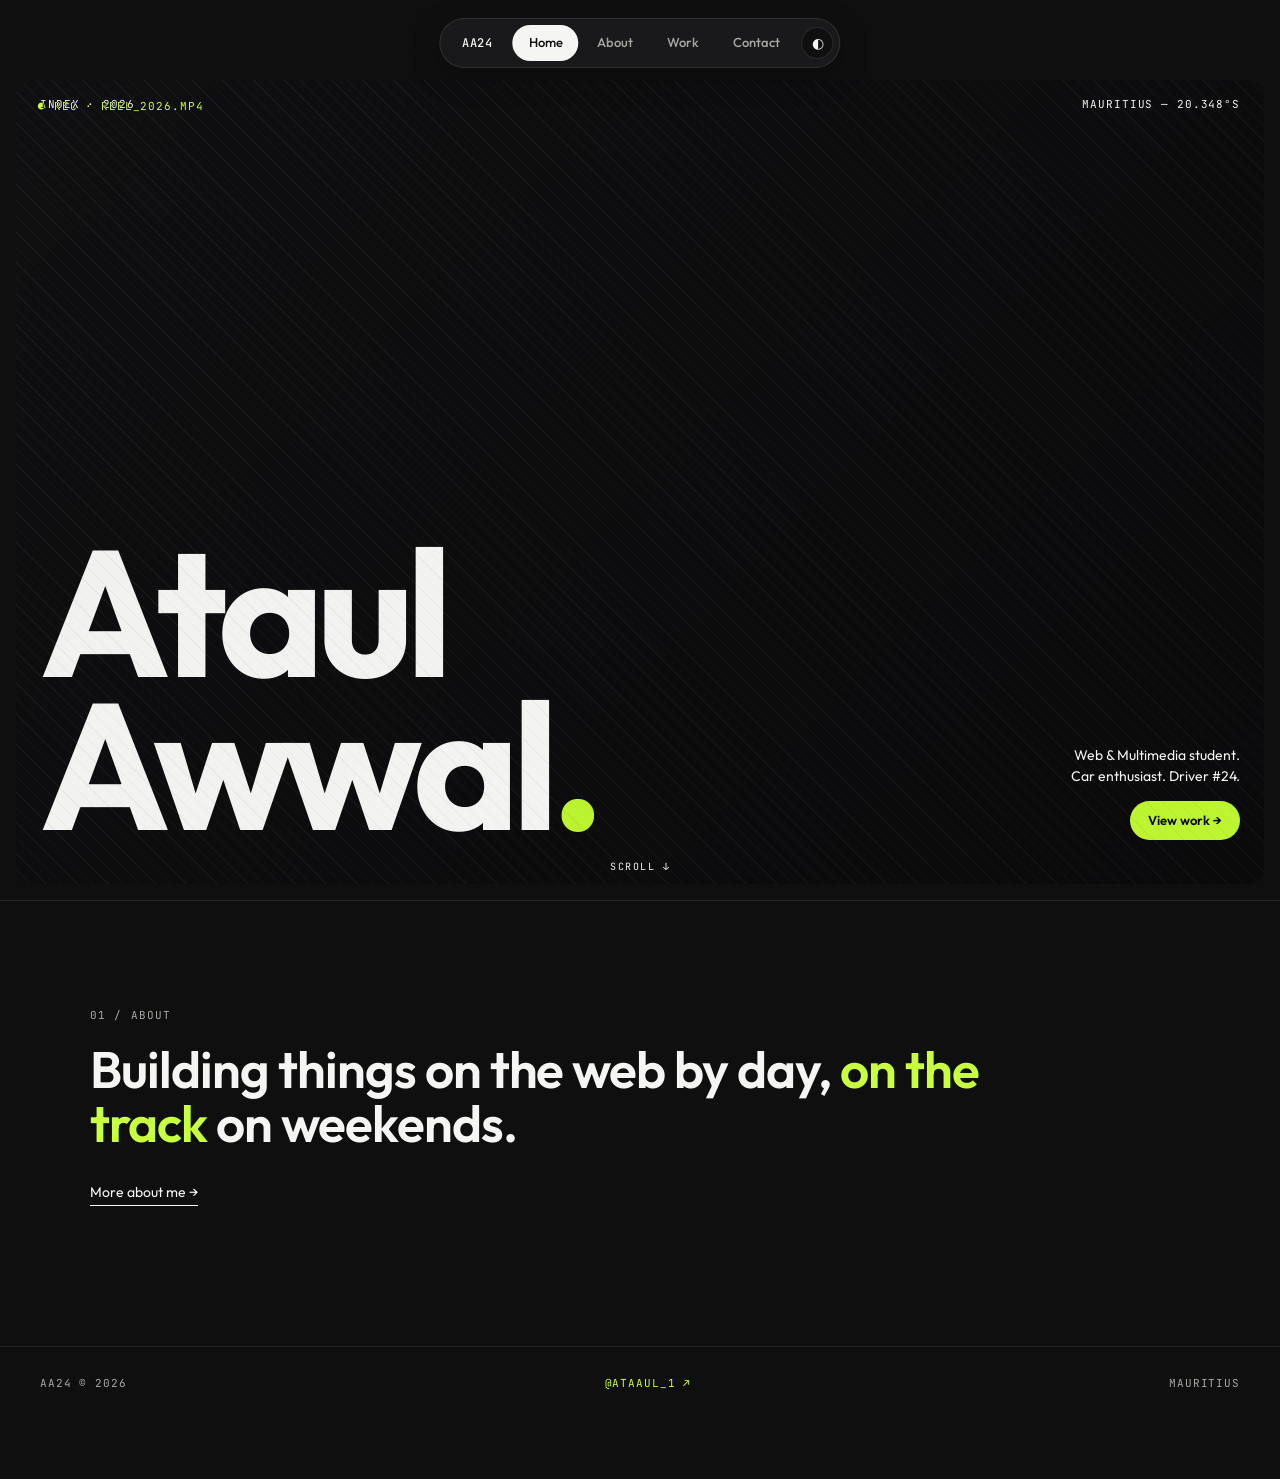
==== index.html @ ca9cbe32 "Initial commit — AA24 portfolio site HTML/CSS/JS portfolio for Ataul Awwal. Includes home, about, ga" ====
<!DOCTYPE html>
<html lang="en">
<head>
<meta charset="UTF-8">
<meta name="viewport" content="width=device-width, initial-scale=1.0">
<title>AA24 — Ataul Awwal</title>

<!-- google fonts -->
<link rel="preconnect" href="https://fonts.googleapis.com">
<link rel="preconnect" href="https://fonts.gstatic.com" crossorigin>
<link href="https://fonts.googleapis.com/css2?family=Outfit:wght@300;400;500;600;700;800&family=JetBrains+Mono:wght@400;500&display=swap" rel="stylesheet">

<link rel="stylesheet" href="style.css">
</head>
<body>

<!-- ====== NAVBAR (floating pill) ====== -->
<nav class="navbar" id="navbar">
  <a href="index.html" class="logo">AA24</a>

  <!-- nav links -->
  <ul class="nav-links" id="navLinks">
    <li><a href="index.html" class="active">Home</a></li>
    <li><a href="about.html">About</a></li>
    <li><a href="gallery.html">Work</a></li>
    <li><a href="contact.html">Contact</a></li>
  </ul>

  <!-- light/dark toggle button -->
  <button class="theme-btn" id="themeBtn" title="toggle theme">◐</button>

  <!-- hamburger for mobile -->
  <button class="hamburger" id="hamburger">
    <span></span><span></span><span></span>
  </button>
</nav>


<!-- ====== HERO ====== -->
<section class="hero">

  <!-- background video frame (placeholder for now) -->
  <!-- REPLACE: hero background video or image (driving / track footage) -->
  <div class="hero-bg">
    <span class="hero-bg-label">● REC · REEL_2026.MP4</span>
  </div>

  <!-- meta row at the top of the hero -->
  <div class="hero-meta">
    <span>Index · 2026</span>
    <span>Mauritius — 20.348°S</span>
  </div>

  <!-- huge name -->
  <h1 class="hero-name fade-in">
    Ataul<br>Awwal<span class="dot">.</span>
  </h1>

  <!-- right side blurb + cta -->
  <div class="hero-side fade-in">
    <p>Web &amp; Multimedia student.<br>Car enthusiast. Driver #24.</p>
    <a href="gallery.html" class="cta-btn">View work →</a>
  </div>

  <!-- scroll hint -->
  <div class="scroll-hint">scroll ↓</div>

</section>


<!-- ====== TINY ABOUT TEASER ====== -->
<section class="teaser">
  <div class="teaser-inner">
    <span class="teaser-num">01 / about</span>
    <h2 class="teaser-text fade-in">
      Building things on the web by day, <span class="lime">on the track</span> on weekends.
    </h2>
    <a href="about.html" class="text-link">More about me →</a>
  </div>
</section>


<!-- ====== FOOTER ====== -->
<footer class="site-footer">
  <div class="footer-row">
    <span>AA24 © 2026</span>
    <!-- external link to instagram -->
    <a href="https://instagram.com/ataaul_1" target="_blank" rel="noopener">@ataaul_1 ↗</a>
    <span>Mauritius</span>
  </div>
</footer>


<script src="script.js"></script>
</body>
</html>
---- style.css ----
/* ================================================
   AA24 portfolio styles
   carbon lime palette + outfit font
   ================================================ */

/* colors as variables so dark/light toggle is easy */
:root {
  --bg: #0f0f10;       /* main background */
  --surface: #19191c;  /* cards / boxes */
  --ink: #f5f5f3;      /* main text */
  --muted: #a8a8a3;    /* secondary text */
  --sub: #6a6a68;      /* even lighter text */
  --lime: #c8ff3e;     /* accent color */
  --line: rgba(255, 255, 255, 0.1);
}

/* light mode (toggled via JS by adding .light to body) */
body.light {
  --bg: #f4f4f1;
  --surface: #ffffff;
  --ink: #0f0f10;
  --muted: #5a5a55;
  --sub: #8a8a85;
  --lime: #6a8a1a;
  --line: rgba(0, 0, 0, 0.1);
}


/* basic reset */
* {
  margin: 0;
  padding: 0;
  box-sizing: border-box;
}

html {
  scroll-behavior: smooth;
}

body {
  font-family: 'Outfit', sans-serif;
  background: var(--bg);
  color: var(--ink);
  line-height: 1.5;
  /* makes the theme toggle feel smooth */
  transition: background 0.3s, color 0.3s;
  min-height: 100vh;
  padding-bottom: 60px; /* space for footer */
}


/* helper class */
.lime { color: var(--lime); }
.dot { color: var(--lime); }


/* ================================================
   NAVBAR — floating pill at the top
   ================================================ */
.navbar {
  position: fixed;
  top: 18px;
  left: 50%;
  transform: translateX(-50%);
  display: flex;
  align-items: center;
  gap: 6px;
  padding: 6px;
  background: var(--surface);
  border: 1px solid var(--line);
  border-radius: 999px;
  z-index: 100;
  box-shadow: 0 8px 30px rgba(0, 0, 0, 0.25);
  /* smooth shrink on scroll */
  transition: all 0.3s ease;
}

.logo {
  font-family: 'JetBrains Mono', monospace;
  font-size: 12px;
  font-weight: 500;
  text-decoration: none;
  color: var(--ink);
  padding: 6px 14px 6px 16px;
  letter-spacing: 0.05em;
}

.nav-links {
  display: flex;
  gap: 2px;
  list-style: none;
}

.nav-links a {
  display: block;
  padding: 8px 16px;
  text-decoration: none;
  color: var(--muted);
  font-size: 13px;
  font-weight: 500;
  border-radius: 999px;
  /* smooth hover */
  transition: all 0.2s;
}

.nav-links a:hover {
  color: var(--ink);
  background: var(--bg);
}

.nav-links a.active {
  background: var(--ink);
  color: var(--bg);
}

/* light/dark toggle button */
.theme-btn {
  width: 32px;
  height: 32px;
  border-radius: 50%;
  border: 1px solid var(--line);
  background: var(--bg);
  color: var(--ink);
  cursor: pointer;
  font-size: 14px;
  transition: transform 0.3s;
}
.theme-btn:hover {
  transform: rotate(180deg); /* fun spin on hover */
}

/* hamburger (only shows on mobile) */
.hamburger {
  display: none;
  width: 32px;
  height: 32px;
  border: none;
  background: transparent;
  flex-direction: column;
  justify-content: center;
  align-items: center;
  gap: 4px;
  cursor: pointer;
}
.hamburger span {
  display: block;
  width: 18px;
  height: 1.5px;
  background: var(--ink);
  transition: all 0.3s;
}


/* ================================================
   HERO (home page)
   ================================================ */
.hero {
  position: relative;
  height: 100vh;
  min-height: 640px;
  padding: 80px 24px 32px;
  overflow: hidden;
}

/* placeholder background */
.hero-bg {
  position: absolute;
  inset: 16px;
  top: 80px;
  border-radius: 16px;
  /* striped pattern as a placeholder for video */
  background:
    linear-gradient(135deg, rgba(0,0,0,0.4), rgba(0,0,0,0.6)),
    repeating-linear-gradient(45deg, #19191c 0 10px, #2a2a2d 10px 11px);
  overflow: hidden;
}
body.light .hero-bg {
  background:
    linear-gradient(135deg, rgba(255,255,255,0.4), rgba(255,255,255,0.6)),
    repeating-linear-gradient(45deg, #d8d8d3 0 10px, #c8c8c3 10px 11px);
}

.hero-bg-label {
  position: absolute;
  top: 18px;
  left: 22px;
  font-family: 'JetBrains Mono', monospace;
  font-size: 11px;
  letter-spacing: 0.08em;
  color: var(--lime);
}

/* meta row over the hero */
.hero-meta {
  position: absolute;
  top: 96px;
  left: 40px;
  right: 40px;
  display: flex;
  justify-content: space-between;
  font-family: 'JetBrains Mono', monospace;
  font-size: 11px;
  letter-spacing: 0.08em;
  text-transform: uppercase;
  color: #fff;
  mix-blend-mode: difference;
  z-index: 2;
}

/* the giant name */
.hero-name {
  position: absolute;
  bottom: 60px;
  left: 40px;
  font-family: 'Outfit', sans-serif;
  font-weight: 700;
  font-size: clamp(64px, 14vw, 200px);
  line-height: 0.85;
  letter-spacing: -0.045em;
  color: #fff;
  mix-blend-mode: difference;
  z-index: 2;
}

/* right side blurb */
.hero-side {
  position: absolute;
  right: 40px;
  bottom: 60px;
  text-align: right;
  max-width: 240px;
  z-index: 2;
  color: #fff;
  mix-blend-mode: difference;
}

.hero-side p {
  font-size: 14px;
  margin-bottom: 14px;
}

.cta-btn {
  display: inline-block;
  background: var(--lime);
  color: #0f0f10;
  padding: 10px 18px;
  border-radius: 999px;
  text-decoration: none;
  font-weight: 600;
  font-size: 13px;
  border: none;
  cursor: pointer;
  font-family: inherit;
  /* hover effect */
  transition: transform 0.2s, box-shadow 0.2s;
}
.cta-btn:hover {
  transform: translateY(-2px);
  box-shadow: 0 8px 20px rgba(200, 255, 62, 0.3);
}

.scroll-hint {
  position: absolute;
  bottom: 26px;
  left: 50%;
  transform: translateX(-50%);
  font-family: 'JetBrains Mono', monospace;
  font-size: 10px;
  letter-spacing: 0.15em;
  color: #fff;
  mix-blend-mode: difference;
  text-transform: uppercase;
  /* gentle bounce */
  animation: bounce 2s infinite;
}
@keyframes bounce {
  0%, 100% { transform: translate(-50%, 0); }
  50% { transform: translate(-50%, 8px); }
}


/* ================================================
   ABOUT TEASER (on home)
   ================================================ */
.teaser {
  padding: 100px 40px;
  border-top: 1px solid var(--line);
}
.teaser-inner { max-width: 1100px; margin: 0 auto; }

.teaser-num {
  font-family: 'JetBrains Mono', monospace;
  font-size: 11px;
  letter-spacing: 0.1em;
  text-transform: uppercase;
  color: var(--muted);
}
.teaser-text {
  font-size: clamp(28px, 4vw, 56px);
  line-height: 1.05;
  letter-spacing: -0.02em;
  font-weight: 600;
  margin: 18px 0 28px;
  max-width: 900px;
}
.text-link {
  display: inline-block;
  color: var(--ink);
  text-decoration: none;
  font-size: 14px;
  border-bottom: 1px solid var(--ink);
  padding-bottom: 2px;
  transition: color 0.2s, border-color 0.2s;
}
.text-link:hover {
  color: var(--lime);
  border-color: var(--lime);
}


/* ================================================
   PAGE HEAD (about, gallery, contact)
   ================================================ */
.page-head {
  padding: 140px 40px 40px;
  max-width: 1200px;
  margin: 0 auto;
}
.kicker {
  font-family: 'JetBrains Mono', monospace;
  font-size: 11px;
  letter-spacing: 0.1em;
  text-transform: uppercase;
  color: var(--muted);
}
.big-title {
  font-size: clamp(48px, 9vw, 120px);
  font-weight: 700;
  line-height: 0.9;
  letter-spacing: -0.04em;
  margin-top: 14px;
}
.page-sub {
  margin-top: 16px;
  color: var(--muted);
  font-size: 16px;
  max-width: 480px;
}


/* ================================================
   ABOUT page
   ================================================ */
.about-grid {
  display: grid;
  grid-template-columns: 1fr 1.4fr;
  gap: 40px;
  padding: 40px;
  max-width: 1200px;
  margin: 0 auto;
}

.profile-pic {
  background:
    repeating-linear-gradient(45deg, var(--surface) 0 10px, var(--bg) 10px 11px);
  border: 1px solid var(--line);
  border-radius: 12px;
  aspect-ratio: 4 / 5;
  position: relative;
  overflow: hidden;
}
.ph-label {
  position: absolute;
  bottom: 14px;
  left: 16px;
  font-family: 'JetBrains Mono', monospace;
  font-size: 10px;
  color: var(--muted);
  letter-spacing: 0.08em;
  text-transform: uppercase;
}

.about-text { padding-top: 8px; }

.lead {
  font-size: 22px;
  line-height: 1.4;
  margin-bottom: 18px;
}
.about-text p {
  color: var(--muted);
  font-size: 15px;
  margin-bottom: 16px;
}

.rule {
  border: 0;
  border-top: 1px solid var(--line);
  margin: 28px 0;
}

.quote {
  font-size: 24px;
  font-style: italic;
  font-weight: 400;
  color: var(--ink);
  /* a left bar */
  border-left: 3px solid var(--lime);
  padding-left: 16px;
}


/* skills marquee */
.marquee {
  margin: 18px 0 28px;
  overflow: hidden;
  border-top: 1px solid var(--line);
  border-bottom: 1px solid var(--line);
  padding: 14px 0;
  /* mask the edges so it fades out */
  -webkit-mask-image: linear-gradient(90deg, transparent, #000 10%, #000 90%, transparent);
  mask-image: linear-gradient(90deg, transparent, #000 10%, #000 90%, transparent);
}
.marquee-track {
  display: inline-flex;
  gap: 18px;
  white-space: nowrap;
  animation: scroll 25s linear infinite;
  font-family: 'Outfit', sans-serif;
  font-size: 28px;
  font-weight: 600;
}
.marquee-track .sep {
  color: var(--lime);
}
@keyframes scroll {
  from { transform: translateX(0); }
  to   { transform: translateX(-50%); }
}

/* numbered skill list */
.skill-list {
  list-style: none;
  margin-top: 8px;
}
.skill-list li {
  display: flex;
  align-items: center;
  gap: 14px;
  padding: 14px 0;
  border-bottom: 1px solid var(--line);
  font-size: 18px;
  cursor: pointer;
  transition: padding-left 0.2s, color 0.2s;
}
.skill-list li:hover {
  padding-left: 12px;
  color: var(--lime);
}
.skill-list .num {
  font-family: 'JetBrains Mono', monospace;
  font-size: 11px;
  color: var(--muted);
  letter-spacing: 0.08em;
}
.skill-list .arr {
  margin-left: auto;
  color: var(--muted);
}


/* ================================================
   GALLERY (masonry / pinterest)
   ================================================ */
.masonry {
  column-count: 3;
  column-gap: 16px;
  padding: 24px 40px 60px;
  max-width: 1200px;
  margin: 0 auto;
}

.m-item {
  position: relative;
  break-inside: avoid;
  margin-bottom: 16px;
  border-radius: 12px;
  overflow: hidden;
  cursor: pointer;
  /* hover effect */
  transition: transform 0.4s ease, box-shadow 0.4s ease;
}
.m-item img {
  width: 100%;
  display: block;
  transition: transform 0.6s ease;
}
.m-item:hover {
  transform: translateY(-4px);
  box-shadow: 0 16px 40px rgba(0,0,0,0.4);
}
.m-item:hover img {
  transform: scale(1.05);
}

.m-tag {
  position: absolute;
  top: 12px;
  left: 12px;
  padding: 4px 10px;
  background: rgba(0,0,0,0.5);
  color: #fff;
  font-family: 'JetBrains Mono', monospace;
  font-size: 10px;
  letter-spacing: 0.08em;
  text-transform: uppercase;
  border-radius: 999px;
  backdrop-filter: blur(6px);
}


/* ================================================
   CONTACT page
   ================================================ */
.contact-grid {
  display: grid;
  grid-template-columns: 1.6fr 1fr;
  gap: 60px;
  padding: 40px;
  max-width: 1200px;
  margin: 0 auto;
}

.contact-form .field {
  margin-bottom: 22px;
}
.contact-form label {
  display: block;
  font-family: 'JetBrains Mono', monospace;
  font-size: 11px;
  letter-spacing: 0.08em;
  text-transform: uppercase;
  color: var(--muted);
  margin-bottom: 8px;
}
.contact-form input,
.contact-form textarea {
  width: 100%;
  background: transparent;
  border: 0;
  border-bottom: 1px solid var(--line);
  padding: 10px 0;
  color: var(--ink);
  font-family: inherit;
  font-size: 16px;
  outline: none;
  resize: vertical;
  transition: border-color 0.2s;
}
.contact-form input:focus,
.contact-form textarea:focus {
  border-color: var(--lime);
}

/* placeholder color */
.contact-form input::placeholder,
.contact-form textarea::placeholder {
  color: var(--sub);
}

/* error message under each input */
.err {
  display: block;
  margin-top: 6px;
  font-family: 'JetBrains Mono', monospace;
  font-size: 11px;
  color: #ff6a6a;
  min-height: 14px;
}

.submit {
  margin-top: 12px;
}

.success-msg {
  display: none;
  margin-top: 16px;
  color: var(--lime);
  font-family: 'JetBrains Mono', monospace;
  font-size: 12px;
  letter-spacing: 0.05em;
}
.success-msg.show {
  display: block;
}


/* contact sidebar */
.contact-side {
  padding-top: 8px;
}
.big-link {
  display: block;
  font-size: 28px;
  font-weight: 600;
  color: var(--ink);
  text-decoration: none;
  margin-top: 10px;
  transition: opacity 0.2s;
}
.big-link:hover { opacity: 0.7; }

.big-text {
  font-size: 28px;
  font-weight: 600;
  margin-top: 10px;
}
.quote-side {
  font-style: italic;
  font-size: 16px;
  margin-top: 10px;
  color: var(--muted);
}


/* ================================================
   FOOTER
   ================================================ */
.site-footer {
  border-top: 1px solid var(--line);
  padding: 28px 40px;
  margin-top: 40px;
}
.footer-row {
  display: flex;
  justify-content: space-between;
  align-items: center;
  font-family: 'JetBrains Mono', monospace;
  font-size: 11px;
  letter-spacing: 0.08em;
  text-transform: uppercase;
  color: var(--muted);
  max-width: 1200px;
  margin: 0 auto;
}
.footer-row a {
  color: var(--lime);
  text-decoration: none;
}


/* ================================================
   FADE-IN ANIMATIONS (triggered by JS on scroll)
   ================================================ */
.fade-in {
  opacity: 0;
  transform: translateY(24px);
  transition: opacity 0.8s ease, transform 0.8s ease;
}
.fade-in.visible {
  opacity: 1;
  transform: translateY(0);
}


/* ================================================
   MOBILE / RESPONSIVE
   ================================================ */
@media (max-width: 760px) {

  .hamburger {
    display: flex;
  }

  .navbar {
    width: calc(100% - 24px);
    border-radius: 16px;
    flex-wrap: wrap;
  }

  /* hide nav links until hamburger is clicked */
  .nav-links {
    display: none;
    flex-direction: column;
    width: 100%;
    padding: 8px 4px 4px;
    gap: 0;
  }
  .nav-links.open { display: flex; }
  .nav-links a {
    width: 100%;
    text-align: left;
    padding: 12px 14px;
  }

  .theme-btn { margin-left: auto; }

  .hero {
    padding: 80px 14px 24px;
  }
  .hero-bg { inset: 8px; top: 78px; }
  .hero-meta { left: 24px; right: 24px; top: 92px; font-size: 9px; }
  .hero-name { left: 24px; bottom: 200px; }
  .hero-side {
    right: 24px;
    bottom: 60px;
    left: 24px;
    text-align: left;
    max-width: 100%;
  }

  .teaser { padding: 60px 24px; }
  .page-head { padding: 120px 24px 30px; }

  .about-grid {
    grid-template-columns: 1fr;
    padding: 24px;
    gap: 24px;
  }
  .profile-pic { max-width: 320px; }

  .masonry {
    column-count: 2;
    padding: 16px 16px 40px;
  }

  .contact-grid {
    grid-template-columns: 1fr;
    padding: 24px;
    gap: 32px;
  }

  .footer-row {
    flex-direction: column;
    gap: 8px;
    text-align: center;
  }

  .marquee-track { font-size: 22px; }
}

/* extra small */
@media (max-width: 460px) {
  .masonry { column-count: 1; }
}
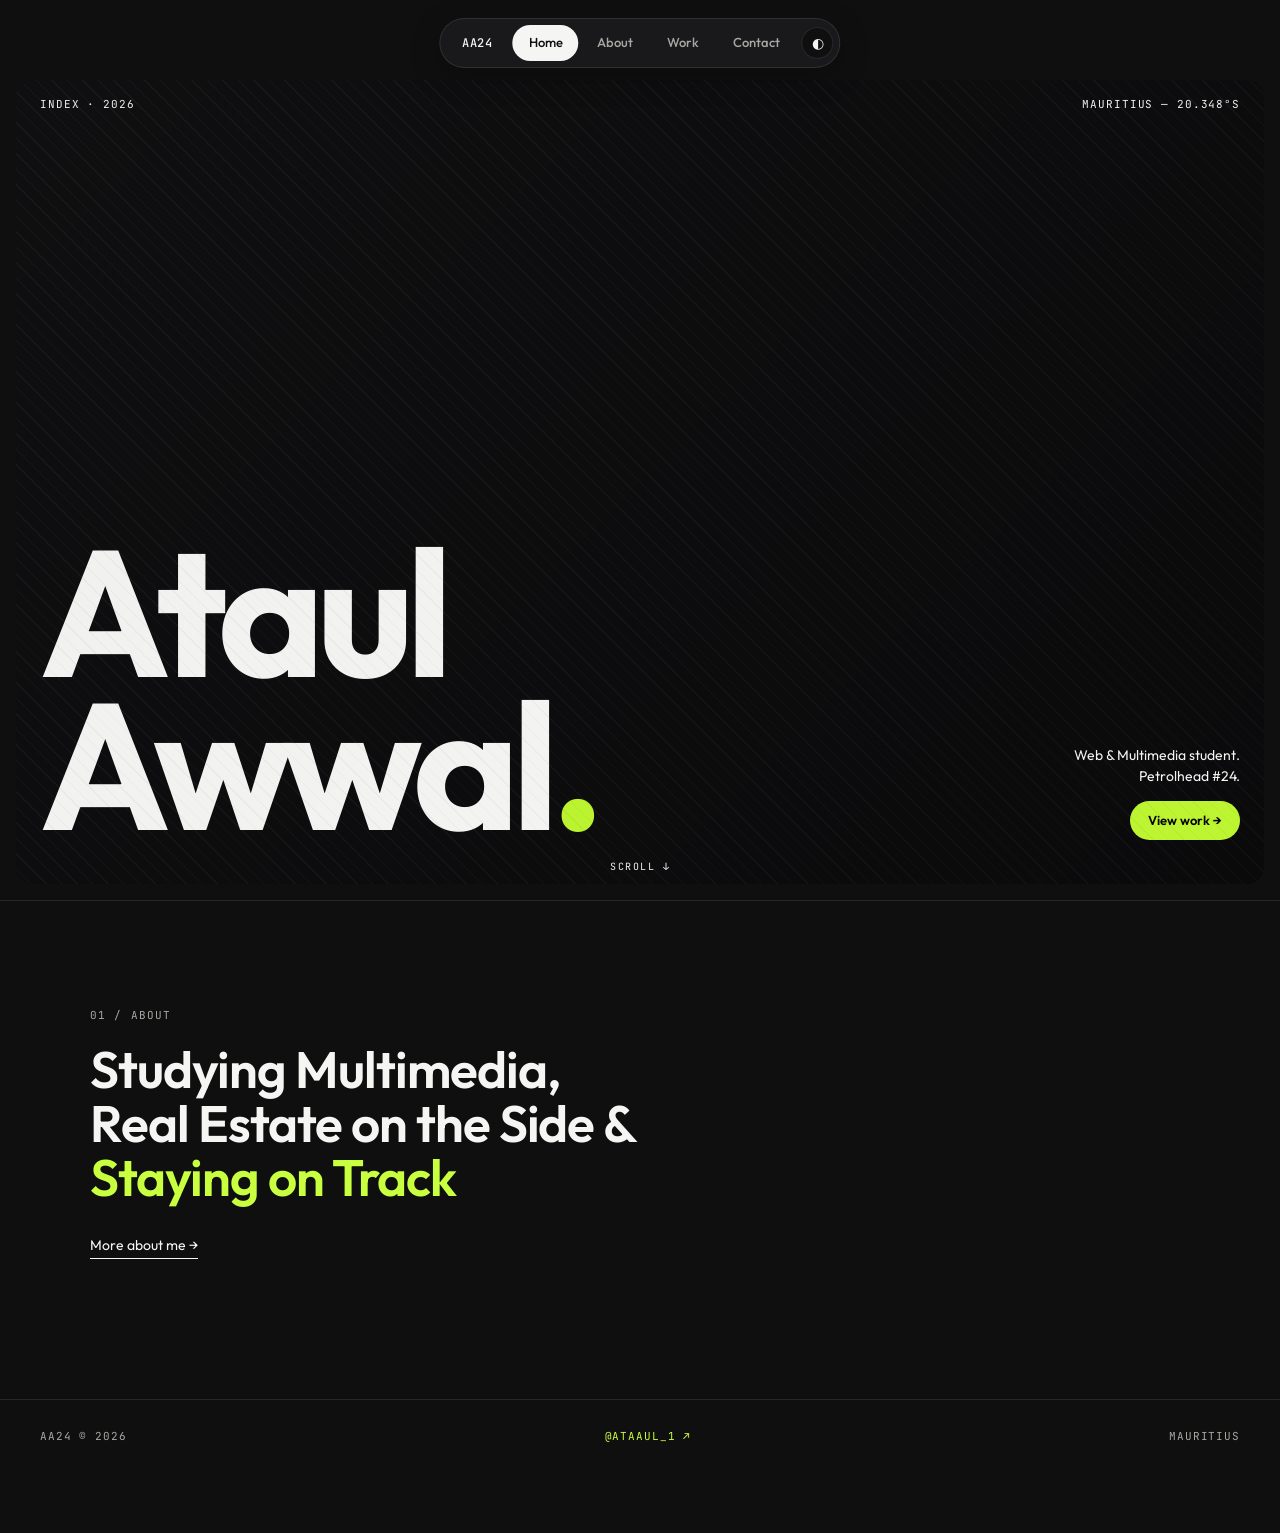
==== commit 2088a44b: "Add real gallery photos, hero video, and convert HEIC to JPG - Replace all 9 SVG gallery placeholder" ====
--- a/index.html
+++ b/index.html
@@ -39,10 +39,11 @@
 <!-- ====== HERO ====== -->
 <section class="hero">
 
-  <!-- background video frame (placeholder for now) -->
-  <!-- REPLACE: hero background video or image (driving / track footage) -->
+  <!-- hero background video -->
   <div class="hero-bg">
-    <span class="hero-bg-label">● REC · REEL_2026.MP4</span>
+    <video autoplay muted loop playsinline class="hero-bg-video">
+      <source src="images/dji_export_20260427_001412_1777234452027_compose_0.MOV" type="video/mp4">
+    </video>
   </div>
 
   <!-- meta row at the top of the hero -->
@@ -58,7 +59,7 @@
 
   <!-- right side blurb + cta -->
   <div class="hero-side fade-in">
-    <p>Web &amp; Multimedia student.<br>Car enthusiast. Driver #24.</p>
+    <p>Web &amp; Multimedia student.<br> Petrolhead #24.</p>
     <a href="gallery.html" class="cta-btn">View work →</a>
   </div>
 
@@ -73,7 +74,8 @@
   <div class="teaser-inner">
     <span class="teaser-num">01 / about</span>
     <h2 class="teaser-text fade-in">
-      Building things on the web by day, <span class="lime">on the track</span> on weekends.
+      Studying Multimedia, </br> Real Estate on the Side &amp;</br>
+      <span class="lime">Staying on Track</span>
     </h2>
     <a href="about.html" class="text-link">More about me →</a>
   </div>
--- a/style.css
+++ b/style.css
@@ -180,6 +180,14 @@
     repeating-linear-gradient(45deg, #d8d8d3 0 10px, #c8c8c3 10px 11px);
 }
 
+.hero-bg-video {
+  position: absolute;
+  inset: 0;
+  width: 100%;
+  height: 100%;
+  object-fit: cover;
+}
+
 .hero-bg-label {
   position: absolute;
   top: 18px;
